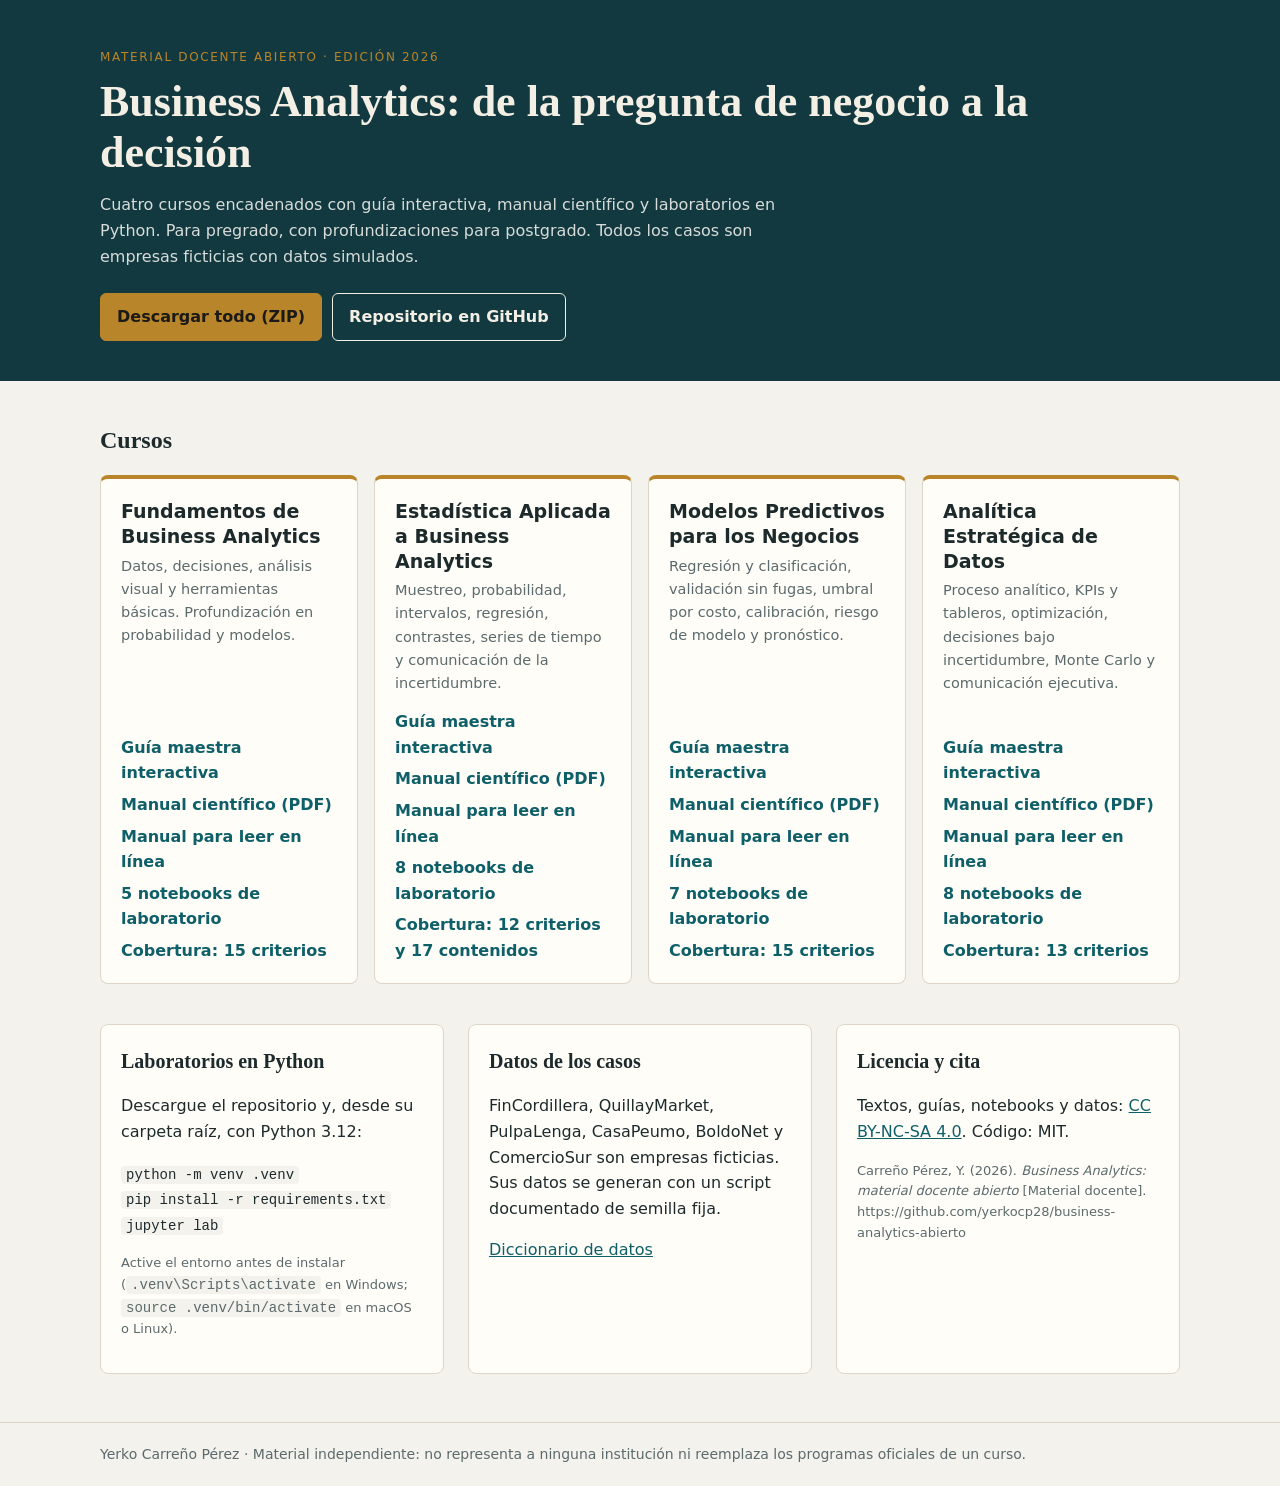
==== index.html @ d4f80ae6 "Publica la colección abierta de Business Analytics Cuatro cursos con guía maestra interactiva, manua" ====
<!doctype html>
<html lang="es">
<head>
<meta charset="utf-8">
<meta name="viewport" content="width=device-width, initial-scale=1">
<title>Business Analytics · material docente abierto</title>
<meta name="description" content="Guías interactivas, manuales y notebooks para cuatro cursos de Business Analytics. Yerko Carreño Pérez. CC BY-NC-SA 4.0.">
<style>
:root{--fondo:#f4f2ec;--papel:#fffdf8;--tinta:#1d2a2c;--suave:#5b6a6c;--linea:#ddd6c8;--marca:#12393f;--acento:#b9852a;--enlace:#0f5f69;}
@media (prefers-color-scheme:dark){:root{--fondo:#111a1c;--papel:#182427;--tinta:#e9ecea;--suave:#a6b3b3;--linea:#2c3b3e;--marca:#0b2226;--acento:#d6a54b;--enlace:#7cc6cf;}}
*{box-sizing:border-box}
body{margin:0;background:var(--fondo);color:var(--tinta);font:16px/1.6 system-ui,-apple-system,"Segoe UI",Roboto,sans-serif}
a{color:var(--enlace)}
a:focus-visible{outline:3px solid var(--acento);outline-offset:2px}
header{background:var(--marca);color:#f3efe4;padding:48px 16px 40px}
.ancho{max-width:1080px;margin:0 auto}
.etiqueta{letter-spacing:.14em;text-transform:uppercase;font-size:12px;color:var(--acento);margin:0 0 10px}
h1{font-family:Georgia,"Times New Roman",serif;font-weight:600;font-size:clamp(28px,5vw,44px);line-height:1.15;margin:0 0 14px}
.bajada{max-width:720px;color:#d7dcd9;margin:0}
.acciones{display:flex;flex-wrap:wrap;gap:10px;margin-top:24px}
.boton{display:inline-block;padding:10px 16px;border-radius:6px;text-decoration:none;font-weight:600;border:1px solid #f3efe4;color:#f3efe4}
.boton.lleno{background:var(--acento);border-color:var(--acento);color:#1b1a16}
main{padding:32px 16px 48px}
h2{font-family:Georgia,"Times New Roman",serif;font-weight:600;font-size:24px;margin:8px 0 16px}
.cursos{display:grid;grid-template-columns:repeat(auto-fit,minmax(240px,1fr));gap:16px}
.curso{background:var(--papel);border:1px solid var(--linea);border-top:4px solid var(--acento);border-radius:8px;padding:20px;display:flex;flex-direction:column}
.curso h3{margin:0 0 6px;font-size:19px;line-height:1.3}
.curso p{margin:0 0 14px;color:var(--suave);font-size:14.5px}
.curso ul{list-style:none;padding:0;margin:auto 0 0;display:grid;gap:6px}
.curso li a{text-decoration:none;font-weight:600}
.curso li a:hover{text-decoration:underline}
.nota{font-size:13px;color:var(--suave)}
.bloques{display:grid;grid-template-columns:repeat(auto-fit,minmax(280px,1fr));gap:24px;margin-top:40px}
.bloques section{background:var(--papel);border:1px solid var(--linea);border-radius:8px;padding:20px}
.bloques h2{font-size:20px;margin-top:0}
code{background:var(--fondo);padding:1px 5px;border-radius:4px;font-size:14px}
footer{border-top:1px solid var(--linea);padding:20px 16px;color:var(--suave);font-size:14px}
</style>
</head>
<body>
<header>
  <div class="ancho">
    <p class="etiqueta">Material docente abierto · edición 2026</p>
    <h1>Business Analytics: de la pregunta de negocio a la decisión</h1>
    <p class="bajada">Cuatro cursos encadenados con guía interactiva, manual científico y laboratorios en Python. Para pregrado, con profundizaciones para postgrado. Todos los casos son empresas ficticias con datos simulados.</p>
    <div class="acciones">
      <a class="boton lleno" href="https://github.com/yerkocp28/business-analytics-abierto/archive/refs/heads/main.zip">Descargar todo (ZIP)</a>
      <a class="boton" href="https://github.com/yerkocp28/business-analytics-abierto">Repositorio en GitHub</a>
    </div>
  </div>
</header>
<main><div class="ancho">
  <h2>Cursos</h2>
  <div class="cursos">
    <article class="curso">
      <h3>Fundamentos de Business Analytics</h3>
      <p>Datos, decisiones, análisis visual y herramientas básicas. Profundización en probabilidad y modelos.</p>
      <ul>
        <li><a href="01_Fundamentos_Business_Analytics/guia_maestra_ba.html">Guía maestra interactiva</a></li>
        <li><a href="01_Fundamentos_Business_Analytics/material_propio/FBA_manual_cientifico.pdf">Manual científico (PDF)</a></li>
        <li><a href="01_Fundamentos_Business_Analytics/material_propio/FBA_manual_cientifico.html">Manual para leer en línea</a></li>
        <li><a href="https://github.com/yerkocp28/business-analytics-abierto/tree/main/01_Fundamentos_Business_Analytics/notebooks">5 notebooks de laboratorio</a></li>
        <li><a href="https://github.com/yerkocp28/business-analytics-abierto/blob/main/01_Fundamentos_Business_Analytics/COBERTURA.md">Cobertura: 15 criterios</a></li>
      </ul>
    </article>
    <article class="curso">
      <h3>Estadística Aplicada a Business Analytics</h3>
      <p>Muestreo, probabilidad, intervalos, regresión, contrastes, series de tiempo y comunicación de la incertidumbre.</p>
      <ul>
        <li><a href="02_Estadistica_Business_Analytics/guia_maestra_eba.html">Guía maestra interactiva</a></li>
        <li><a href="02_Estadistica_Business_Analytics/material_propio/EBA_manual_cientifico.pdf">Manual científico (PDF)</a></li>
        <li><a href="02_Estadistica_Business_Analytics/material_propio/EBA_manual_cientifico.html">Manual para leer en línea</a></li>
        <li><a href="https://github.com/yerkocp28/business-analytics-abierto/tree/main/02_Estadistica_Business_Analytics/notebooks">8 notebooks de laboratorio</a></li>
        <li><a href="https://github.com/yerkocp28/business-analytics-abierto/blob/main/02_Estadistica_Business_Analytics/COBERTURA.md">Cobertura: 12 criterios y 17 contenidos</a></li>
      </ul>
    </article>
    <article class="curso">
      <h3>Modelos Predictivos para los Negocios</h3>
      <p>Regresión y clasificación, validación sin fugas, umbral por costo, calibración, riesgo de modelo y pronóstico.</p>
      <ul>
        <li><a href="03_Modelos_Predictivos_Negocios/guia_maestra_mpn.html">Guía maestra interactiva</a></li>
        <li><a href="03_Modelos_Predictivos_Negocios/material_propio/MPN_manual_cientifico.pdf">Manual científico (PDF)</a></li>
        <li><a href="03_Modelos_Predictivos_Negocios/material_propio/MPN_manual_cientifico.html">Manual para leer en línea</a></li>
        <li><a href="https://github.com/yerkocp28/business-analytics-abierto/tree/main/03_Modelos_Predictivos_Negocios/notebooks">7 notebooks de laboratorio</a></li>
        <li><a href="https://github.com/yerkocp28/business-analytics-abierto/blob/main/03_Modelos_Predictivos_Negocios/COBERTURA.md">Cobertura: 15 criterios</a></li>
      </ul>
    </article>
    <article class="curso">
      <h3>Analítica Estratégica de Datos</h3>
      <p>Proceso analítico, KPIs y tableros, optimización, decisiones bajo incertidumbre, Monte Carlo y comunicación ejecutiva.</p>
      <ul>
        <li><a href="04_Analitica_Estrategica_Datos/guia_maestra_aed.html">Guía maestra interactiva</a></li>
        <li><a href="04_Analitica_Estrategica_Datos/material_propio/AED_manual_cientifico.pdf">Manual científico (PDF)</a></li>
        <li><a href="04_Analitica_Estrategica_Datos/material_propio/AED_manual_cientifico.html">Manual para leer en línea</a></li>
        <li><a href="https://github.com/yerkocp28/business-analytics-abierto/tree/main/04_Analitica_Estrategica_Datos/notebooks">8 notebooks de laboratorio</a></li>
        <li><a href="https://github.com/yerkocp28/business-analytics-abierto/blob/main/04_Analitica_Estrategica_Datos/COBERTURA.md">Cobertura: 13 criterios</a></li>
      </ul>
    </article>
  </div>

  <div class="bloques">
    <section>
      <h2>Laboratorios en Python</h2>
      <p>Descargue el repositorio y, desde su carpeta raíz, con Python 3.12:</p>
      <p><code>python -m venv .venv</code><br><code>pip install -r requirements.txt</code><br><code>jupyter lab</code></p>
      <p class="nota">Active el entorno antes de instalar (<code>.venv\Scripts\activate</code> en Windows; <code>source .venv/bin/activate</code> en macOS o Linux).</p>
    </section>
    <section>
      <h2>Datos de los casos</h2>
      <p>FinCordillera, QuillayMarket, PulpaLenga, CasaPeumo, BoldoNet y ComercioSur son empresas ficticias. Sus datos se generan con un script documentado de semilla fija.</p>
      <p><a href="https://github.com/yerkocp28/business-analytics-abierto/blob/main/_transversal/datos/README.md">Diccionario de datos</a></p>
    </section>
    <section>
      <h2>Licencia y cita</h2>
      <p>Textos, guías, notebooks y datos: <a href="https://creativecommons.org/licenses/by-nc-sa/4.0/deed.es">CC BY-NC-SA 4.0</a>. Código: MIT.</p>
      <p class="nota">Carreño Pérez, Y. (2026). <em>Business Analytics: material docente abierto</em> [Material docente]. https://github.com/yerkocp28/business-analytics-abierto</p>
    </section>
  </div>
</div></main>
<footer>
  <div class="ancho">Yerko Carreño Pérez · Material independiente: no representa a ninguna institución ni reemplaza los programas oficiales de un curso.</div>
</footer>
</body>
</html>
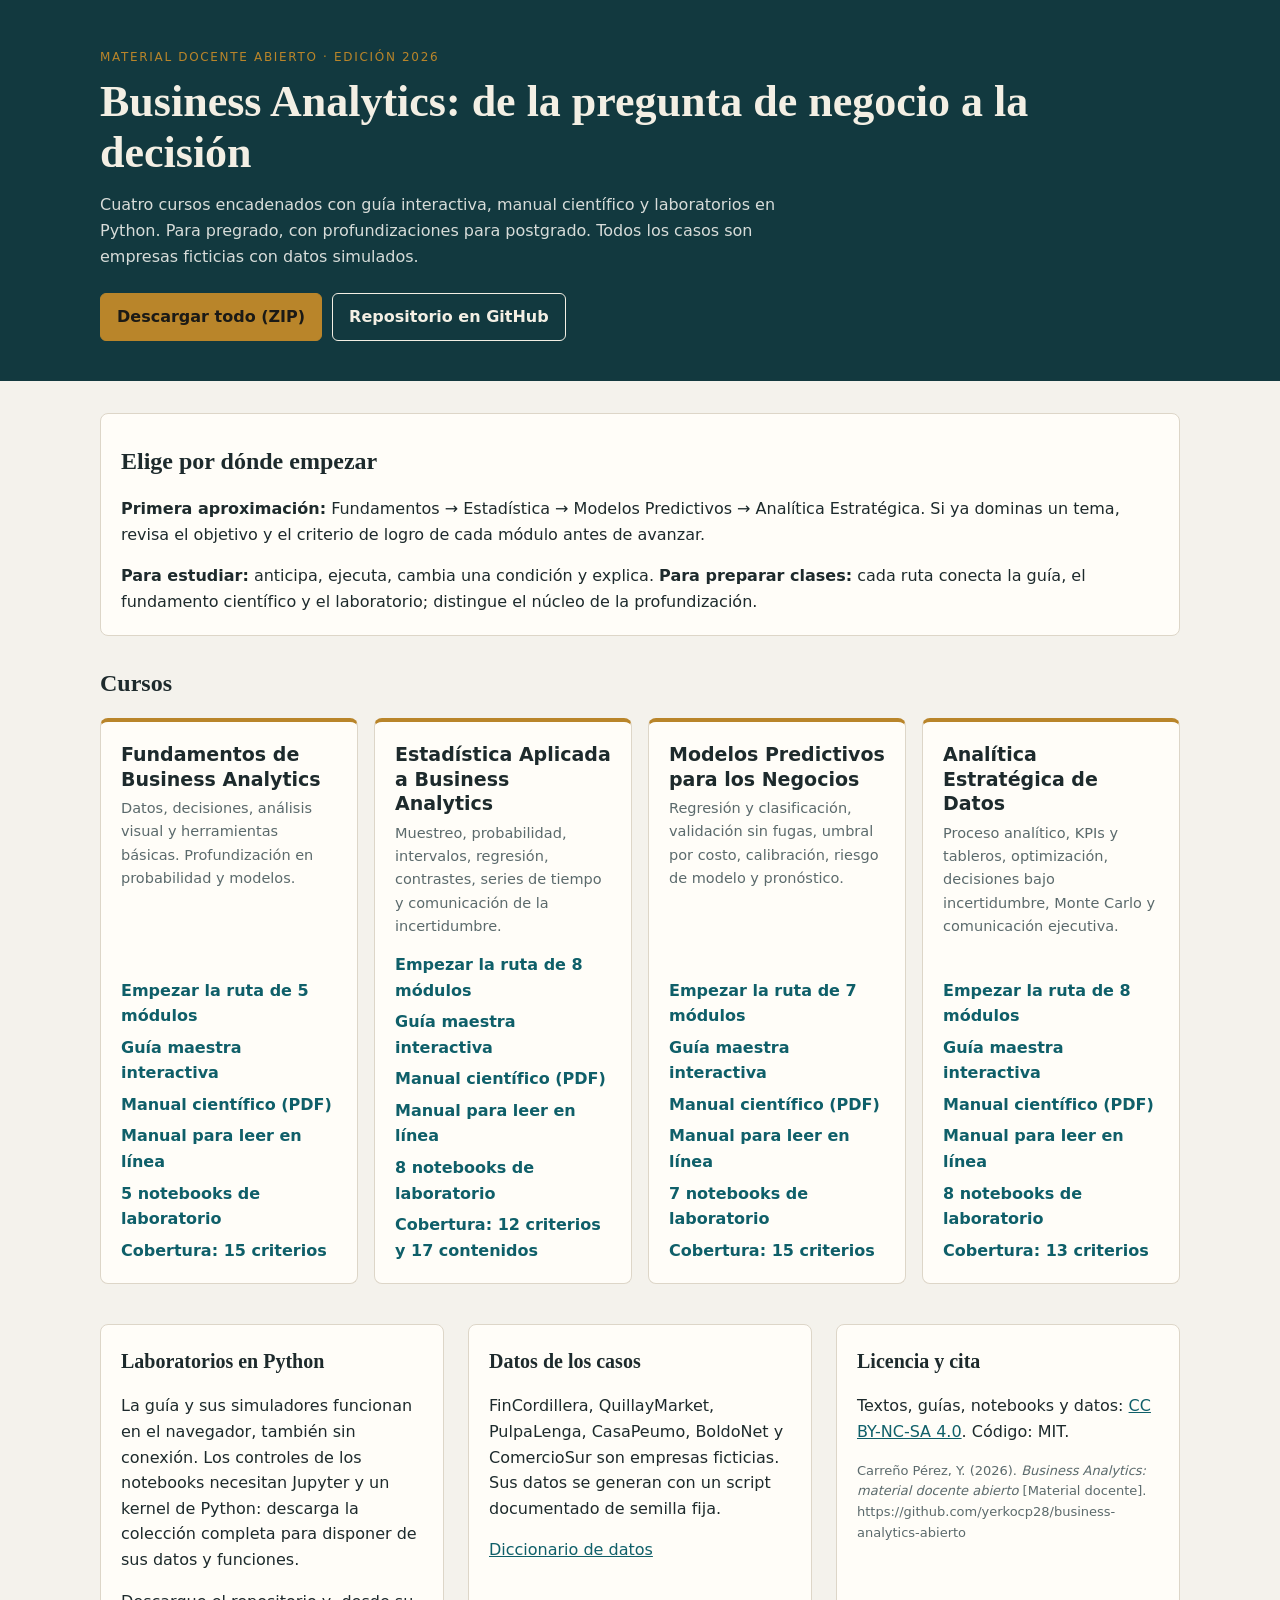
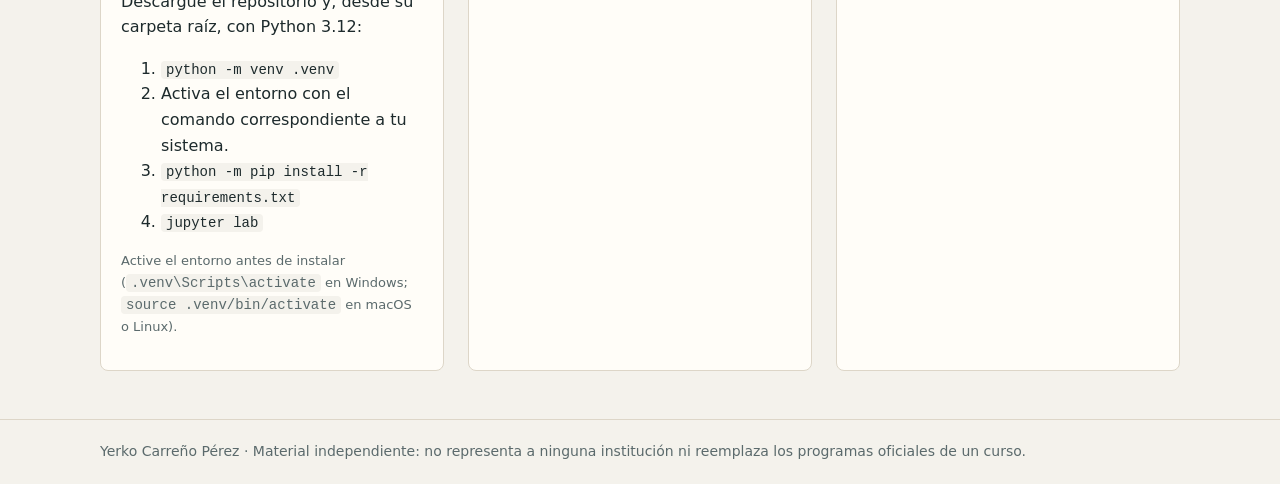
==== commit 05e66c74: "Mejora rutas de aprendizaje, accesibilidad y validacion de los cuatro cursos" ====
--- a/index.html
+++ b/index.html
@@ -12,6 +12,10 @@
 body{margin:0;background:var(--fondo);color:var(--tinta);font:16px/1.6 system-ui,-apple-system,"Segoe UI",Roboto,sans-serif}
 a{color:var(--enlace)}
 a:focus-visible{outline:3px solid var(--acento);outline-offset:2px}
+.saltar{position:fixed;top:-100px;left:12px;background:var(--papel);padding:12px;z-index:50}.saltar:focus{top:10px}
+main{overflow-wrap:anywhere}.curso,.bloques section{min-width:0}
+.recorrido{background:var(--papel);border:1px solid var(--linea);border-radius:8px;padding:20px;margin-bottom:28px}
+.recorrido p:last-child{margin-bottom:0}
 header{background:var(--marca);color:#f3efe4;padding:48px 16px 40px}
 .ancho{max-width:1080px;margin:0 auto}
 .etiqueta{letter-spacing:.14em;text-transform:uppercase;font-size:12px;color:var(--acento);margin:0 0 10px}
@@ -38,6 +42,7 @@
 </style>
 </head>
 <body>
+<a class="saltar" href="#contenido">Saltar al contenido</a>
 <header>
   <div class="ancho">
     <p class="etiqueta">Material docente abierto · edición 2026</p>
@@ -49,13 +54,19 @@
     </div>
   </div>
 </header>
-<main><div class="ancho">
+<main id="contenido"><div class="ancho">
+  <section class="recorrido" aria-labelledby="empezar">
+    <h2 id="empezar">Elige por dónde empezar</h2>
+    <p><strong>Primera aproximación:</strong> Fundamentos → Estadística → Modelos Predictivos → Analítica Estratégica. Si ya dominas un tema, revisa el objetivo y el criterio de logro de cada módulo antes de avanzar.</p>
+    <p><strong>Para estudiar:</strong> anticipa, ejecuta, cambia una condición y explica. <strong>Para preparar clases:</strong> cada ruta conecta la guía, el fundamento científico y el laboratorio; distingue el núcleo de la profundización.</p>
+  </section>
   <h2>Cursos</h2>
   <div class="cursos">
     <article class="curso">
       <h3>Fundamentos de Business Analytics</h3>
       <p>Datos, decisiones, análisis visual y herramientas básicas. Profundización en probabilidad y modelos.</p>
       <ul>
+        <li><a href="01_Fundamentos_Business_Analytics/guia_maestra_ba.html#ruta-aprendizaje">Empezar la ruta de 5 módulos</a></li>
         <li><a href="01_Fundamentos_Business_Analytics/guia_maestra_ba.html">Guía maestra interactiva</a></li>
         <li><a href="01_Fundamentos_Business_Analytics/material_propio/FBA_manual_cientifico.pdf">Manual científico (PDF)</a></li>
         <li><a href="01_Fundamentos_Business_Analytics/material_propio/FBA_manual_cientifico.html">Manual para leer en línea</a></li>
@@ -67,6 +78,7 @@
       <h3>Estadística Aplicada a Business Analytics</h3>
       <p>Muestreo, probabilidad, intervalos, regresión, contrastes, series de tiempo y comunicación de la incertidumbre.</p>
       <ul>
+        <li><a href="02_Estadistica_Business_Analytics/guia_maestra_eba.html#ruta-aprendizaje">Empezar la ruta de 8 módulos</a></li>
         <li><a href="02_Estadistica_Business_Analytics/guia_maestra_eba.html">Guía maestra interactiva</a></li>
         <li><a href="02_Estadistica_Business_Analytics/material_propio/EBA_manual_cientifico.pdf">Manual científico (PDF)</a></li>
         <li><a href="02_Estadistica_Business_Analytics/material_propio/EBA_manual_cientifico.html">Manual para leer en línea</a></li>
@@ -78,6 +90,7 @@
       <h3>Modelos Predictivos para los Negocios</h3>
       <p>Regresión y clasificación, validación sin fugas, umbral por costo, calibración, riesgo de modelo y pronóstico.</p>
       <ul>
+        <li><a href="03_Modelos_Predictivos_Negocios/guia_maestra_mpn.html#ruta-aprendizaje">Empezar la ruta de 7 módulos</a></li>
         <li><a href="03_Modelos_Predictivos_Negocios/guia_maestra_mpn.html">Guía maestra interactiva</a></li>
         <li><a href="03_Modelos_Predictivos_Negocios/material_propio/MPN_manual_cientifico.pdf">Manual científico (PDF)</a></li>
         <li><a href="03_Modelos_Predictivos_Negocios/material_propio/MPN_manual_cientifico.html">Manual para leer en línea</a></li>
@@ -89,6 +102,7 @@
       <h3>Analítica Estratégica de Datos</h3>
       <p>Proceso analítico, KPIs y tableros, optimización, decisiones bajo incertidumbre, Monte Carlo y comunicación ejecutiva.</p>
       <ul>
+        <li><a href="04_Analitica_Estrategica_Datos/guia_maestra_aed.html#ruta-aprendizaje">Empezar la ruta de 8 módulos</a></li>
         <li><a href="04_Analitica_Estrategica_Datos/guia_maestra_aed.html">Guía maestra interactiva</a></li>
         <li><a href="04_Analitica_Estrategica_Datos/material_propio/AED_manual_cientifico.pdf">Manual científico (PDF)</a></li>
         <li><a href="04_Analitica_Estrategica_Datos/material_propio/AED_manual_cientifico.html">Manual para leer en línea</a></li>
@@ -99,10 +113,11 @@
   </div>
 
   <div class="bloques">
-    <section>
+    <section id="laboratorios">
       <h2>Laboratorios en Python</h2>
+      <p>La guía y sus simuladores funcionan en el navegador, también sin conexión. Los controles de los notebooks necesitan Jupyter y un kernel de Python: descarga la colección completa para disponer de sus datos y funciones.</p>
       <p>Descargue el repositorio y, desde su carpeta raíz, con Python 3.12:</p>
-      <p><code>python -m venv .venv</code><br><code>pip install -r requirements.txt</code><br><code>jupyter lab</code></p>
+      <ol><li><code>python -m venv .venv</code></li><li>Activa el entorno con el comando correspondiente a tu sistema.</li><li><code>python -m pip install -r requirements.txt</code></li><li><code>jupyter lab</code></li></ol>
       <p class="nota">Active el entorno antes de instalar (<code>.venv\Scripts\activate</code> en Windows; <code>source .venv/bin/activate</code> en macOS o Linux).</p>
     </section>
     <section>
